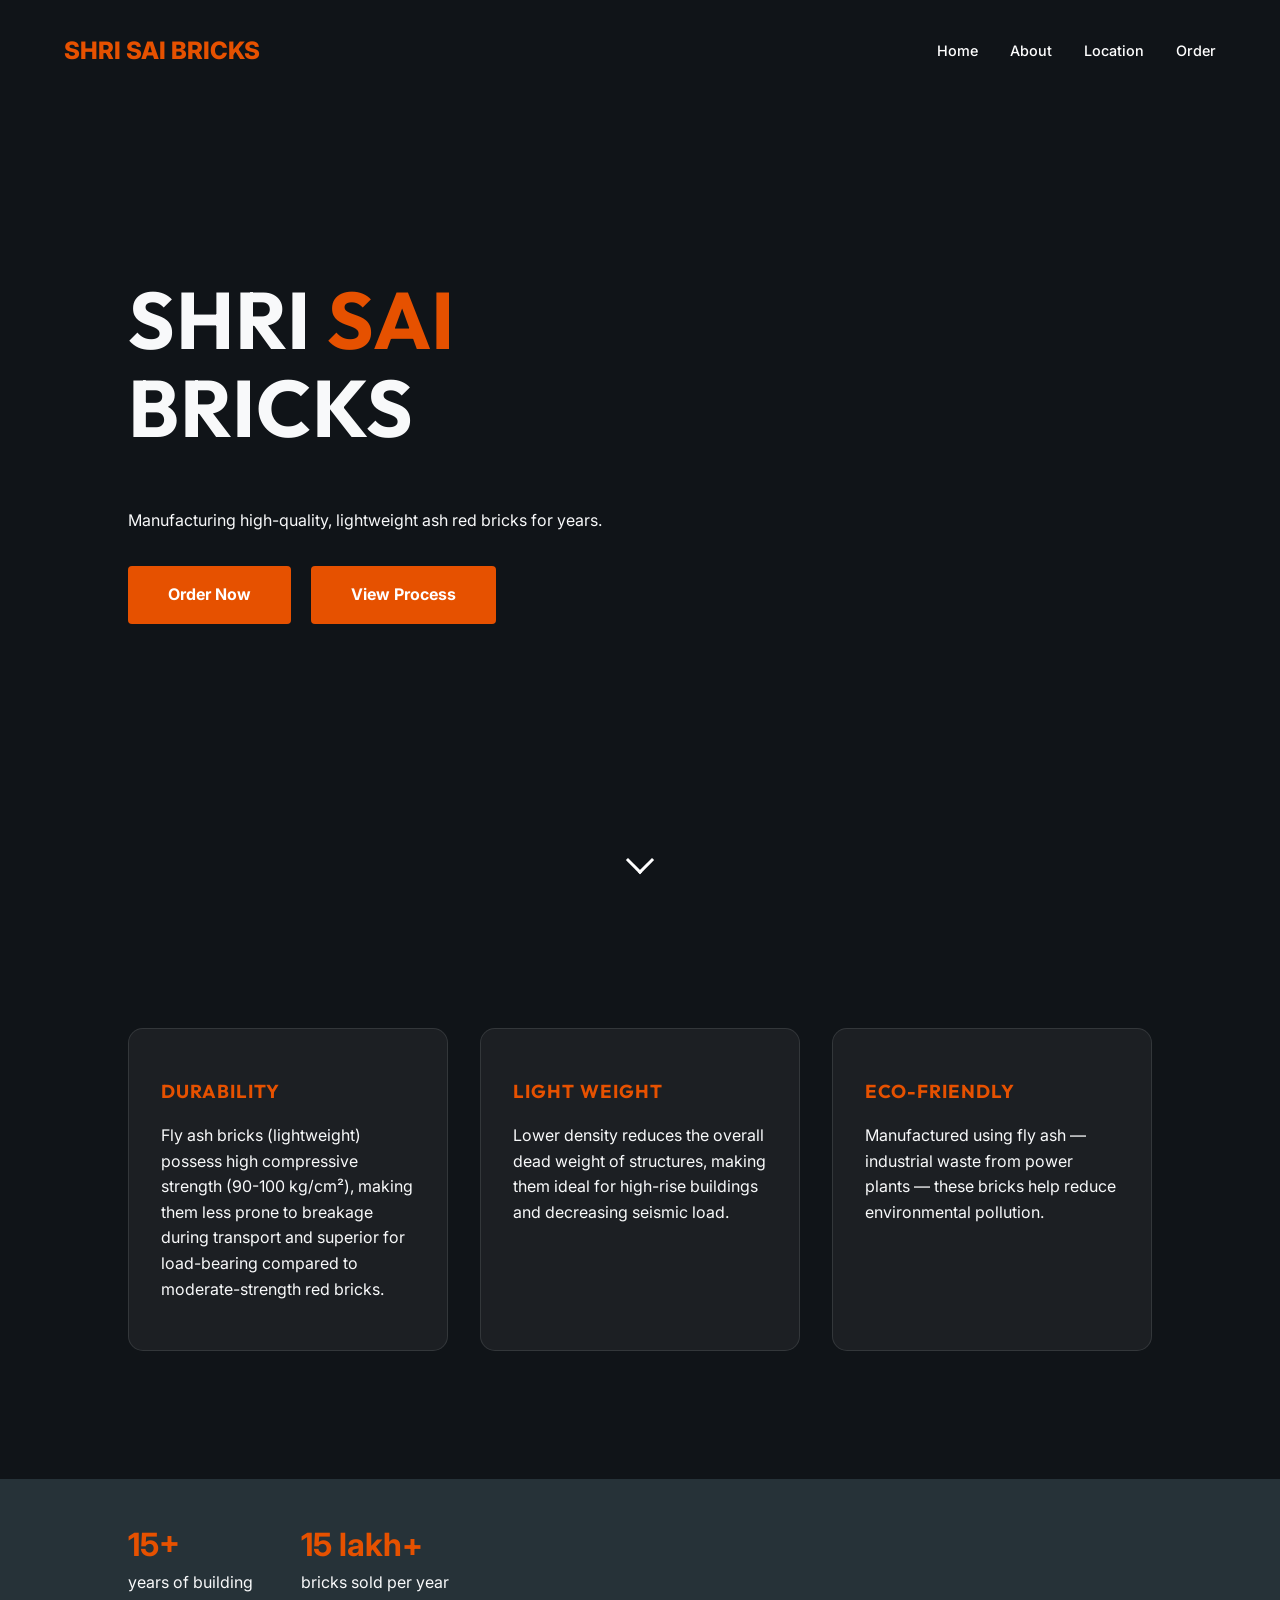
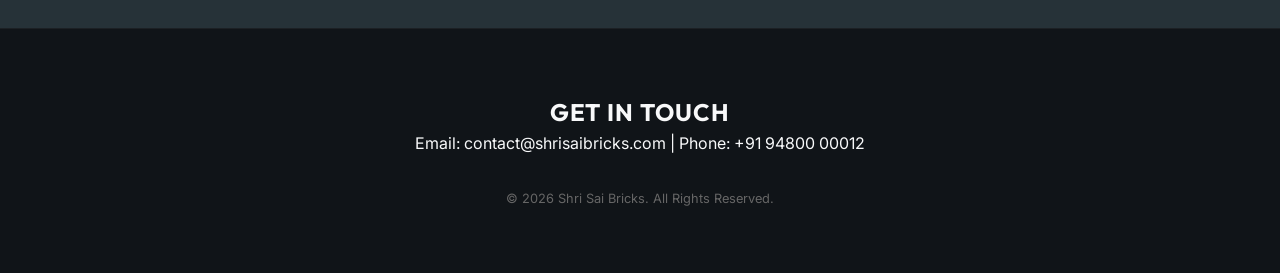
==== index.html @ 4ab5afd5 "Added home link and google map link" ====
<!DOCTYPE html>
<html lang="en">
<head>
    <meta charset="UTF-8">
    <meta name="viewport" content="width=device-width, initial-scale=1.0">
    <title>Shri Sai Bricks</title>
    <link rel="preconnect" href="https://fonts.googleapis.com">
    <link rel="preconnect" href="https://fonts.gstatic.com" crossorigin>
    <link href="https://fonts.googleapis.com/css2?family=Inter:wght@300;400;700&family=Outfit:wght@500;800&display=swap" rel="stylesheet">
    <link rel="stylesheet" href="index.css">
</head>
<body>

    <nav>
        <div class="logo"><a>SHRI SAI BRICKS</a></div>
        <ul class="nav-links">
            <li><a href="index.html">Home</a></li>
            <li><a href="about.html">About</a></li>
            <li><a href="location.html">Location</a></li>
            <li><a href="order.html">Order</a></li>
        </ul>
    </nav>

    <section class="hero" id="home">
        <h1>Shri <span>Sai</span><br>Bricks</h1>
        <p></p>Manufacturing high-quality, lightweight ash red bricks for years.</p>
        <div class="cta-buttons">
            <a href="order.html" class="cta-button">Order Now</a>
            <a href="about.html" class="cta-button">View Process</a>
        </div>
        
    </section>
    <div class="scroll-arrow">
        <span></span>
    </div>
    <section class="features">
        <div class="card">
            <h3>Durability</h3>
            <p>Fly ash bricks (lightweight) possess high compressive strength (90-100 kg/cm²), making them less prone to breakage during transport and superior for load-bearing compared to moderate-strength red bricks.</p>
        </div>
        <div class="card">
            <h3>Light Weight</h3>
            <p>Lower density reduces the overall dead weight of structures, making them ideal for high-rise buildings and decreasing seismic load.</p>
        </div>
        <div class="card">
            <h3>Eco-Friendly</h3>
            <p> Manufactured using fly ash — industrial waste from power plants — these bricks help reduce environmental pollution.</p>
        </div>
    </section>

    <section class="about" id="about">
        
            
            
            <div class="stats">
                <div class="stat-item">
                    <h4>15+</h4>
                    <p>years of building</p>
                </div>
                <div class="stat-item">
                    <h4>15 lakh+</h4>
                    <p>bricks sold per year</p>
                </div>
            </div>
        
    </section>

    <footer id="contact">
        <div class="contact-info">
            <h2>GET IN TOUCH</h2>
            <p>Email: contact@shrisaibricks.com | Phone: +91 94800 00012</p>
        </div>
        <p style="font-size: 0.8rem; color: #666;">&copy; 2026 Shri Sai Bricks. All Rights Reserved.</p>
    </footer>

</body>
</html>
---- index.css ----
:root {
    --primary: #e65100; /* Deep Terracotta */
    --secondary: #263238; /* Charcoal Slate */
    --accent: #ffb74d;
    --light: #f8f9fa;
    --dark: #101418;
    --glass: rgba(255, 255, 255, 0.05);
}

* {
    margin: 0;
    padding: 0;
    box-sizing: border-box;
}

body {
    font-family: 'Inter', sans-serif;
    background-color: var(--dark);
    color: var(--light);
    line-height: 1.6;
    overflow-x: hidden;
}

h1, h2, h3 {
    font-family: 'Outfit', sans-serif;
    text-transform: uppercase;
    letter-spacing: 1px;
}

/* --- Navigation --- */
nav {
    display: flex;
    justify-content: space-between;
    align-items: center;
    padding: 2rem 5%;
    position: absolute;
    width: 100%;
    z-index: 10;
}

.logo {
    font-size: 1.5rem;
    font-weight: 800;
    color: var(--primary);
}

.logo a {
    text-decoration-line: none;
}

.nav-links {
    display: flex;
    gap: 2rem;
    list-style: none;
}

.nav-links a {
    color: white;
    text-decoration: none;
    font-weight: 500;
    font-size: 0.9rem;
    transition: color 0.3s;
}

.nav-links a:hover {
    color: var(--primary);
}

/* --- Hero Section --- */
.hero {
    height: 100vh;
    display: flex;
    flex-direction: column;
    justify-content: center;
    align-items: flex-start;
    padding: 0 10%;
    background: linear-gradient(to right, rgba(16, 20, 24, 0.9), rgba(16, 20, 24, 0.4)),
                url('https://images.unsplash.com/photo-1589939705384-5185138a04b9?auto=format&fit=crop&q=80&w=2070'); /* Fallback pattern */
    background-size: cover;
    background-position: center;
}

.hero h1 {
    font-size: clamp(3rem, 8vw, 5rem);
    line-height: 1.1;
    margin-bottom: 1.5rem;
}

.hero h1 span {
    color: var(--primary);
}

.hero p {
    max-width: 600px;
    font-size: 1.1rem;
    margin-bottom: 2rem;
    color: #ccc;
}

.cta-button {
    padding: 1rem 2.5rem;
    background: var(--primary);
    color: white;
    text-decoration: none;
    font-weight: bold;
    border-radius: 4px;
    transition: transform 0.3s, background 0.3s;
}

.cta-button:hover {
    background: #ff6d00;
    transform: translateY(-3px);
}

.cta-buttons {
    display: flex;
    flex-direction: row;
    gap: 20px;
}

.scroll-arrow {
  display: flex;               /* Activates flexbox */
  justify-content: center;    /* Centers horizontally */
  align-items: center;        /* Centers vertically */
  
  /* Positioning it at the bottom of the screen */
  position: absolute;
  bottom: 30px;
  left: 0;
  right: 0;
  width: 100%;
}

.scroll-arrow span {
  width: 20px;
  height: 20px;
  border-right: 3px solid #fff;
  border-bottom: 3px solid #fff;
  transform: rotate(45deg);
  animation: bounce 2s infinite;
}

@keyframes bounce {
  0%, 20%, 50%, 80%, 100% { transform: translateY(0) rotate(45deg); }
  40% { transform: translateY(-10px) rotate(45deg); }
  60% { transform: translateY(-5px) rotate(45deg); }
}
/* --- Features Section --- */
.features {
    padding: 8rem 10%;
    display: grid;
    grid-template-columns: repeat(auto-fit, minmax(250px, 1fr));
    gap: 2rem;
    background: var(--dark);
}

.card {
    background: var(--glass);
    padding: 3rem 2rem;
    border-radius: 15px;
    border: 1px solid rgba(255, 255, 255, 0.1);
    transition: 0.4s ease;
}

.card:hover {
    border-color: var(--primary);
    background: rgba(255, 255, 255, 0.08);
    transform: translateY(-10px);
}

.card h3 {
    margin-bottom: 1rem;
    color: var(--primary);
}

/* --- About Section --- */
.about {
    padding: 2rem 10%;
    padding-top: 0.5rem;
    background: var(--secondary);
    display: flex;
    align-items: center;
    gap: 0rem;
    flex-wrap: wrap;
}

.about-text {
    flex: 1;
    min-width: 300px;
}

.about-text h2 {
    font-size: 2.5rem;
    margin-bottom: 1.5rem;
}

.stats {
    display: flex;
    gap: 3rem;
    margin-top: 2rem;
}

.stat-item h4 {
    font-size: 2rem;
    color: var(--primary);
}

/* --- Contact Footer --- */
footer {
    padding: 4rem 10%;
    text-align: center;
    border-top: 1px solid var(--glass);
}

.contact-info {
    margin-bottom: 2rem;
}

@media (max-width: 768px) {
    .nav-links { display: none; }
    .hero { text-align: center; align-items: center; }
}
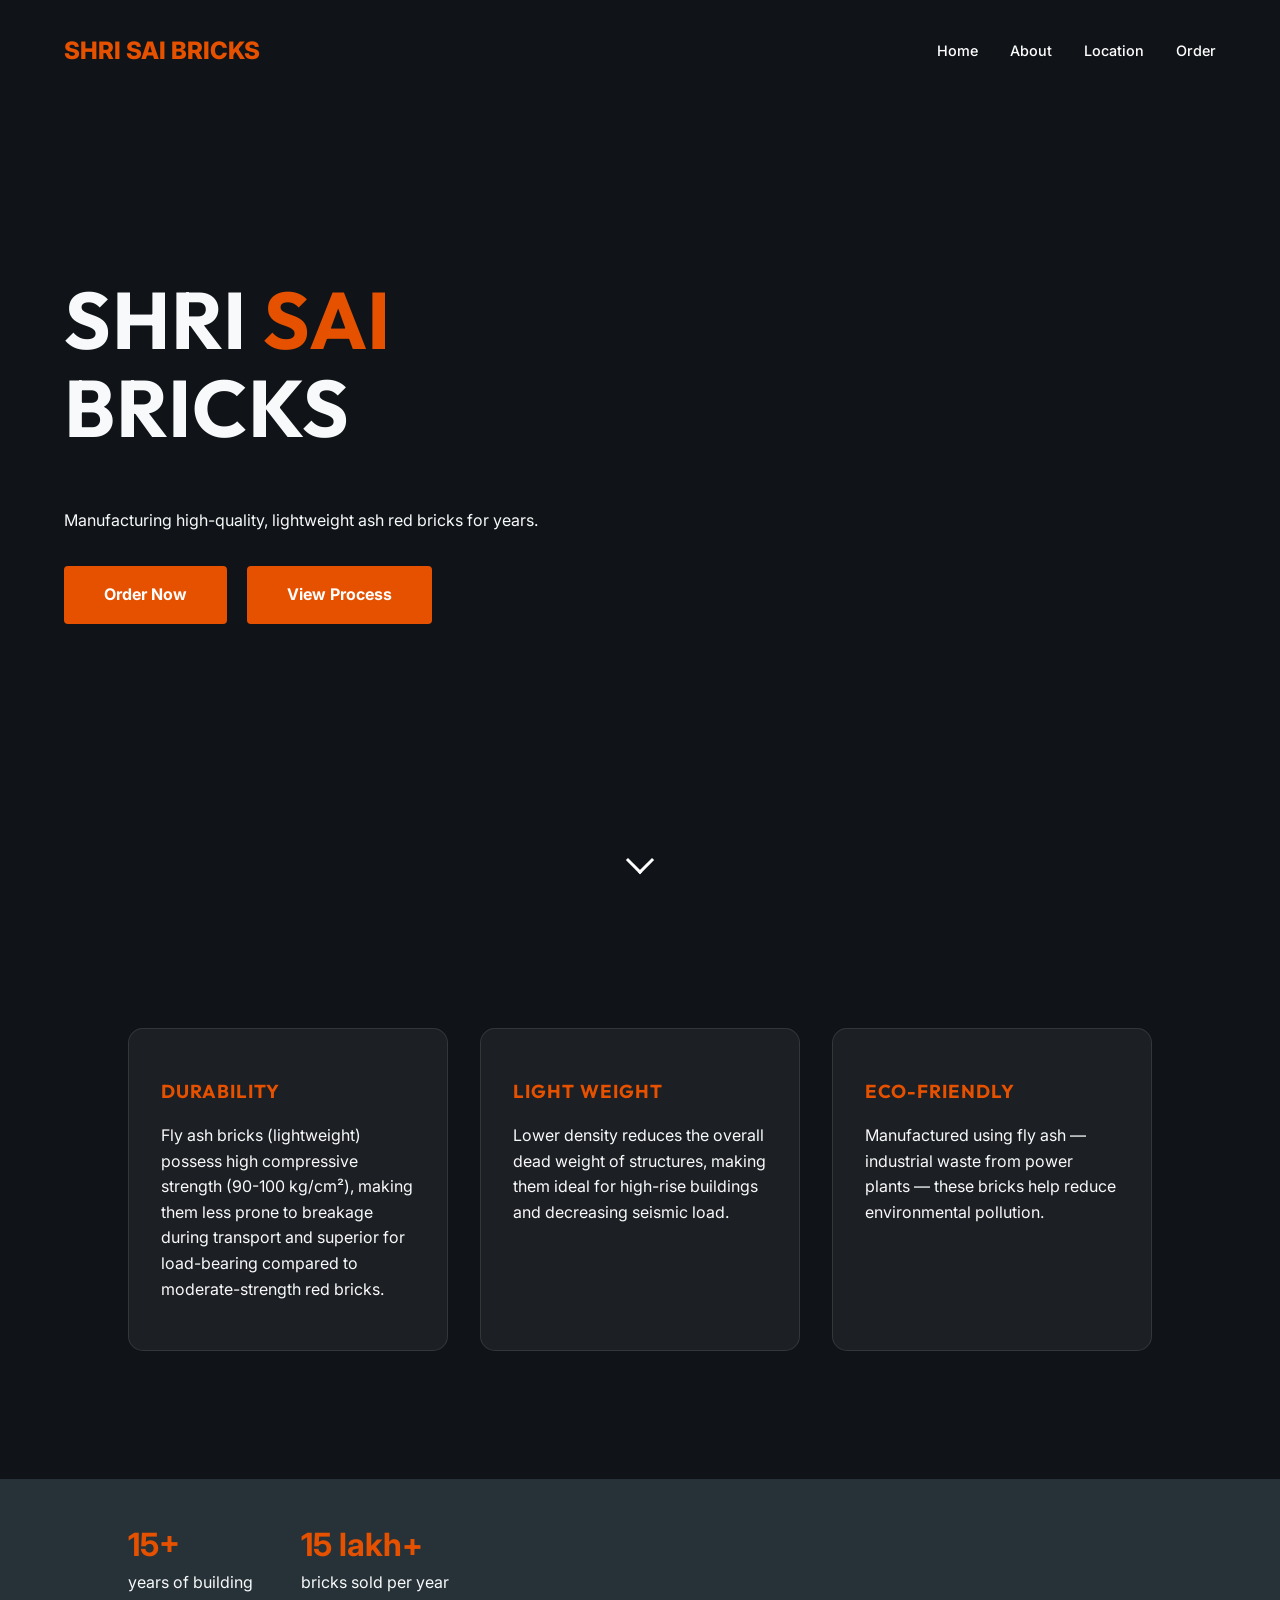
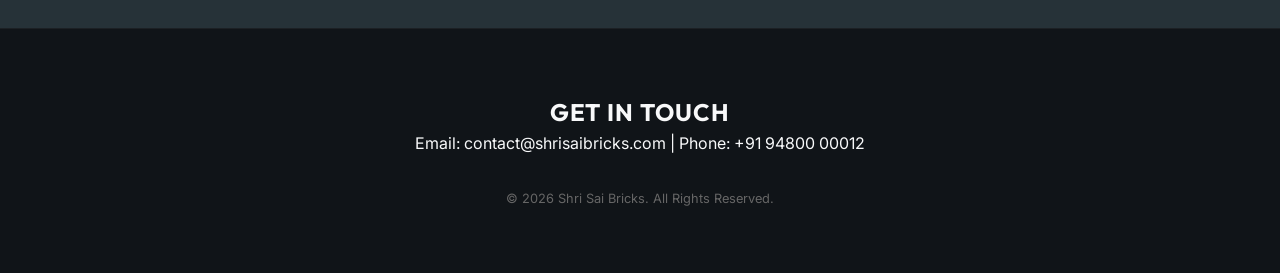
==== commit a50127fa: "Home page mobile" ====
--- a/index.html
+++ b/index.html
@@ -13,6 +13,12 @@
 
     <nav>
         <div class="logo"><a>SHRI SAI BRICKS</a></div>
+        <input type="checkbox" id="menu-toggle">
+        <label for="menu-toggle" class="menu-btn">
+            <span></span>
+            <span></span>
+            <span></span>
+        </label>
         <ul class="nav-links">
             <li><a href="index.html">Home</a></li>
             <li><a href="about.html">About</a></li>
--- a/index.css
+++ b/index.css
@@ -220,3 +220,101 @@
     .nav-links { display: none; }
     .hero { text-align: center; align-items: center; }
 }
+
+/* --- Navigation Updates --- */
+.menu-btn {
+    display: none; /* Hidden on desktop */
+    flex-direction: column;
+    gap: 5px;
+    cursor: pointer;
+    z-index: 20;
+}
+
+.menu-btn span {
+    width: 25px;
+    height: 3px;
+    background: var(--light);
+    transition: 0.3s;
+}
+
+#menu-toggle {
+    display: none; /* Hide the checkbox */
+}
+
+/* --- Hero & Section Refinements --- */
+.hero {
+    padding: 0 5%; /* More breathing room on mobile */
+}
+
+.cta-buttons {
+    flex-wrap: wrap; /* Stack buttons if they get too tight */
+}
+
+/* --- Mobile Specific Styles --- */
+@media (max-width: 768px) {
+    /* Hamburger Menu Logic */
+    .menu-btn {
+        display: flex;
+    }
+
+    .nav-links {
+        display: flex;
+        flex-direction: column;
+        justify-content: center;
+        align-items: center;
+        position: fixed;
+        top: 0;
+        right: -100%; /* Off-screen */
+        width: 100%;
+        height: 100vh;
+        background: var(--dark);
+        transition: 0.4s ease-in-out;
+        z-index: 15;
+    }
+
+    /* Shows menu when checkbox is checked */
+    #menu-toggle:checked ~ .nav-links {
+        right: 0;
+    }
+
+    /* Hamburger to 'X' animation */
+    #menu-toggle:checked ~ .menu-btn span:nth-child(1) {
+        transform: translateY(8px) rotate(45deg);
+    }
+    #menu-toggle:checked ~ .menu-btn span:nth-child(2) {
+        opacity: 0;
+    }
+    #menu-toggle:checked ~ .menu-btn span:nth-child(3) {
+        transform: translateY(-8px) rotate(-45deg);
+    }
+
+    /* Layout Adjustments */
+    .hero {
+        text-align: center;
+        align-items: center;
+    }
+
+    .hero h1 {
+        font-size: 2.5rem; /* Better scaling for small screens */
+    }
+
+    .cta-buttons {
+        justify-content: center;
+    }
+
+    .stats {
+        flex-direction: column; /* Stack stats vertically */
+        gap: 1.5rem;
+        align-items: center;
+    }
+
+    .about {
+        text-align: center;
+        padding-top: 4rem;
+        padding-bottom: 4rem;
+    }
+
+    .features {
+        padding: 4rem 5%;
+    }
+}
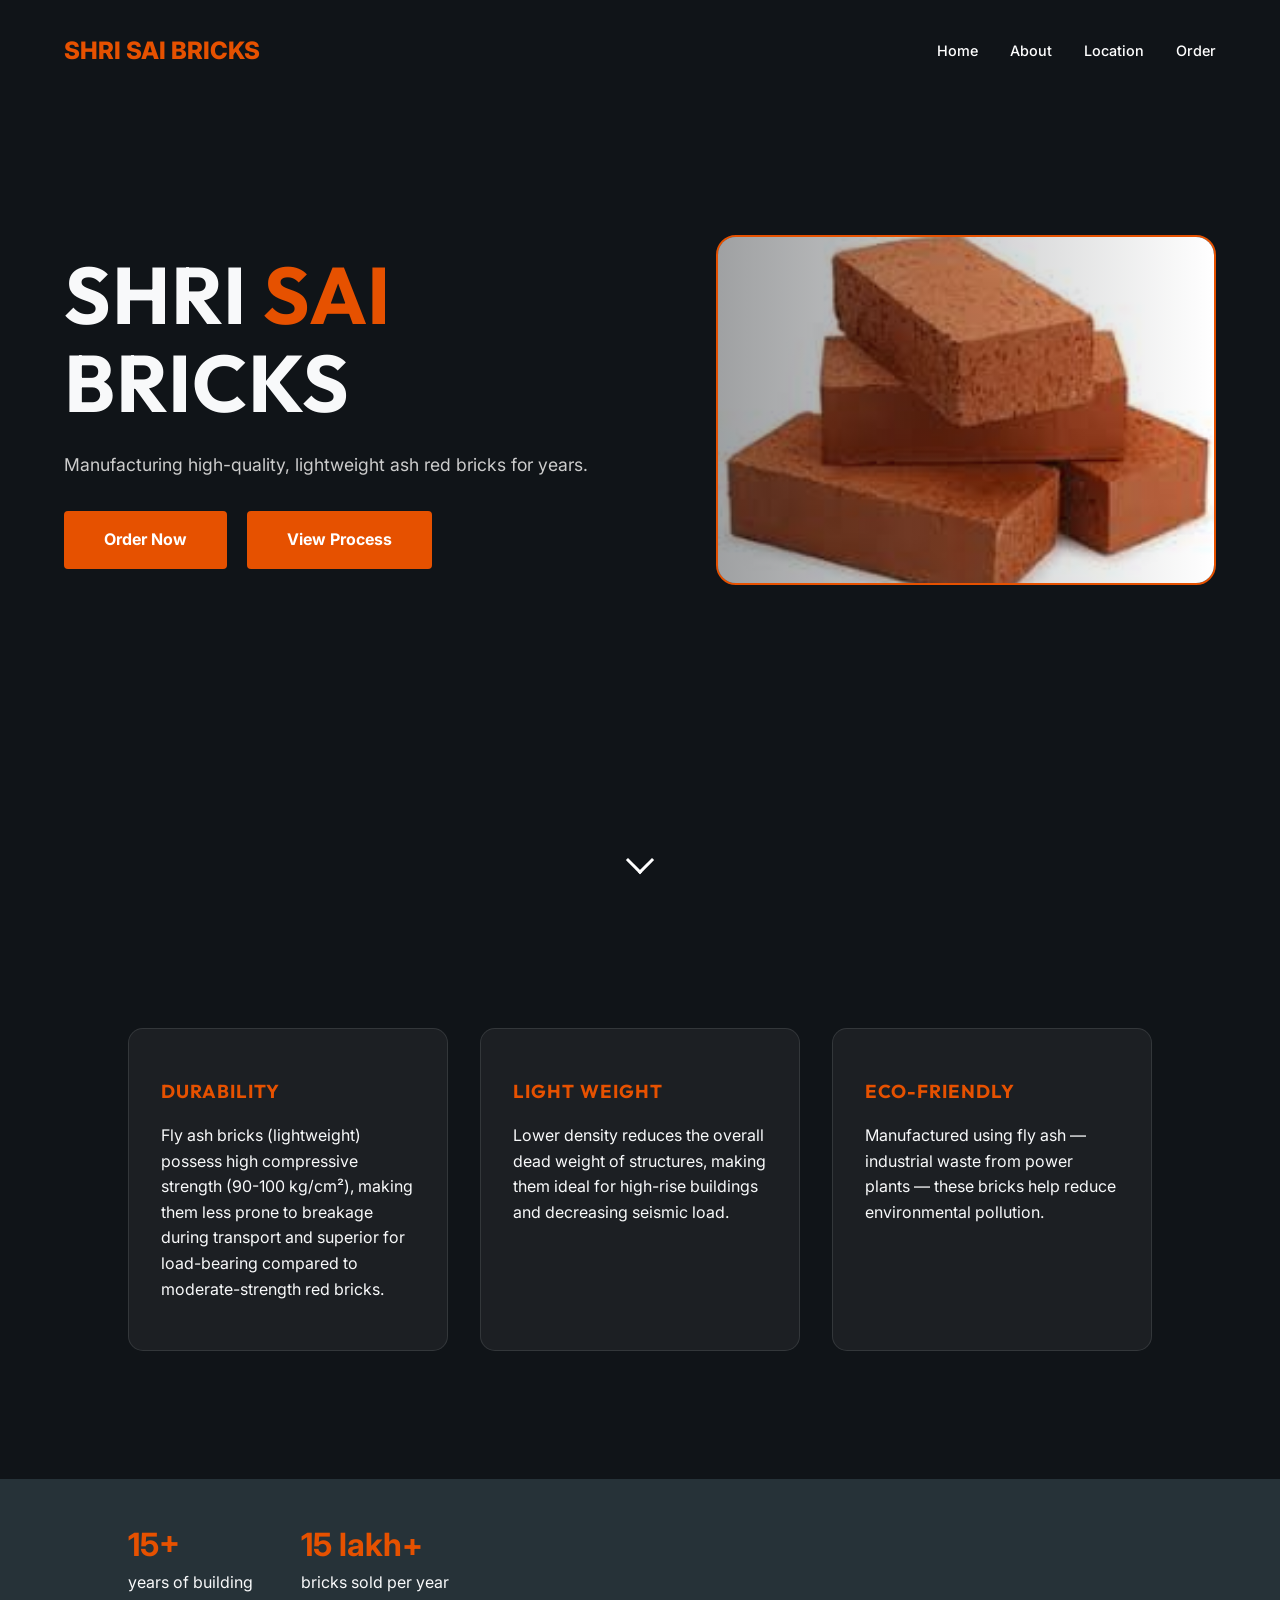
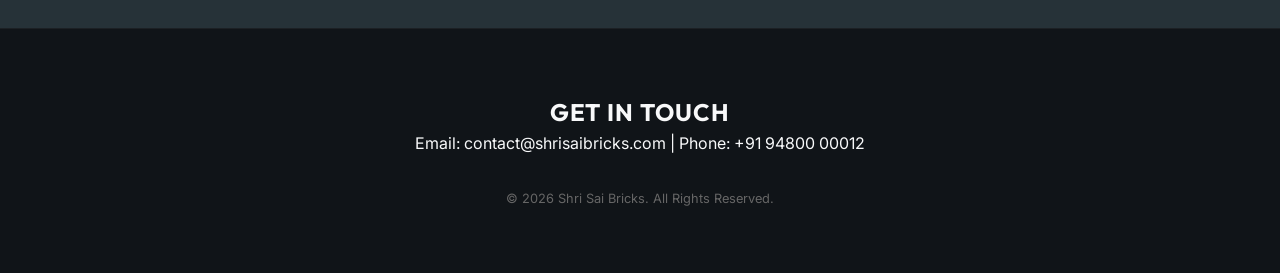
==== commit 044ddd7a: "add image carousel" ====
--- a/index.html
+++ b/index.html
@@ -28,14 +28,22 @@
     </nav>
 
     <section class="hero" id="home">
-        <h1>Shri <span>Sai</span><br>Bricks</h1>
-        <p></p>Manufacturing high-quality, lightweight ash red bricks for years.</p>
-        <div class="cta-buttons">
-            <a href="order.html" class="cta-button">Order Now</a>
-            <a href="about.html" class="cta-button">View Process</a>
+        <div class="hero-container">
+            <div class="hero-content">
+                <h1>Shri <span>Sai</span><br>Bricks</h1>
+                <p>Manufacturing high-quality, lightweight ash red bricks for years.</p>
+                <div class="cta-buttons">
+                    <a href="order.html" class="cta-button">Order Now</a>
+                    <a href="about.html" class="cta-button">View Process</a>
+                </div>
+            </div>
+
+            <div class="carousel-container">
+                <div class="carousel-track"></div>
+            </div>
         </div>
-        
     </section>
+
     <div class="scroll-arrow">
         <span></span>
     </div>
@@ -78,6 +86,6 @@
         </div>
         <p style="font-size: 0.8rem; color: #666;">&copy; 2026 Shri Sai Bricks. All Rights Reserved.</p>
     </footer>
-
+    <script src="script.js"></script>
 </body>
 </html>
--- a/index.css
+++ b/index.css
@@ -122,7 +122,7 @@
   display: flex;               /* Activates flexbox */
   justify-content: center;    /* Centers horizontally */
   align-items: center;        /* Centers vertically */
-  
+  z-index: 5;
   /* Positioning it at the bottom of the screen */
   position: absolute;
   bottom: 30px;
@@ -216,10 +216,7 @@
     margin-bottom: 2rem;
 }
 
-@media (max-width: 768px) {
-    .nav-links { display: none; }
-    .hero { text-align: center; align-items: center; }
-}
+
 
 /* --- Navigation Updates --- */
 .menu-btn {
@@ -248,6 +245,89 @@
 
 .cta-buttons {
     flex-wrap: wrap; /* Stack buttons if they get too tight */
+}
+
+/* --- Hero Layout Adjustment --- */
+.hero-container {
+    display: flex;
+    align-items: center;
+    justify-content: space-between;
+    width: 100%;
+    gap: 4rem;
+    position: relative;
+    padding-bottom: 80px;
+}
+
+.hero-content {
+    flex: 1;
+}
+
+
+.carousel-container {
+    flex: 1;
+    width: 100%;
+    max-width: 500px;
+    height: 350px; 
+    overflow: hidden;
+    border-radius: 20px;
+    border: 2px solid var(--primary);
+    position: relative;
+    
+    display: flex; 
+}
+
+.carousel-track {
+    display: flex;
+    width: 100%; 
+    height: 350px; 
+    transition: transform 0.8s ease-in-out;
+    align-items: stretch; 
+}
+
+.carousel-track img {
+    flex: 0 0 100%; 
+    width: 100%;
+    height: 100% !important;
+    min-height: 100%;
+    object-fit: cover !important; 
+    display: block;
+}
+
+
+.carousel-container::after {
+    content: '';
+    position: absolute;
+    top: 0;
+    left: 0;
+    width: 100%;
+    height: 100%;
+    background: linear-gradient(to right, rgba(16, 20, 24, 0.4), transparent);
+    pointer-events: none;
+}
+
+/* --- Responsive Fixes --- */
+@media (max-width: 992px) {
+    .hero-container {
+        flex-direction: column;
+        text-align: center;
+        margin-top: 80px;
+        gap: 0.5rem;
+    }
+    
+    .carousel-container {
+        width: 100%;
+        max-width: 320px;
+        height: 300px; 
+    }
+    
+    .carousel-track {
+        height: 100%; 
+    }
+    .hero-content {
+        display: flex;
+        flex-direction: column;
+        align-items: center;
+    }
 }
 
 /* --- Mobile Specific Styles --- */
@@ -292,10 +372,30 @@
     .hero {
         text-align: center;
         align-items: center;
-    }
+        height: auto;
+        min-height: 100vh;
+        padding-top: 60px;
+        padding-bottom: 100px;
+        display: flex;
+        flex-direction: column;
+        justify-content: flex-start;
+    }
+
+    .hero-container {
+        gap: 2rem; 
+    }
+
+    .carousel-container, 
+    .carousel-track {
+        height: 250px; 
+    }
+    .scroll-arrow {
+        bottom: 40px;
+    }
+    
 
     .hero h1 {
-        font-size: 2.5rem; /* Better scaling for small screens */
+        font-size: 2.5rem;
     }
 
     .cta-buttons {
@@ -303,9 +403,10 @@
     }
 
     .stats {
-        flex-direction: column; /* Stack stats vertically */
+        flex-direction: column; 
         gap: 1.5rem;
         align-items: center;
+        text-align: center;
     }
 
     .about {
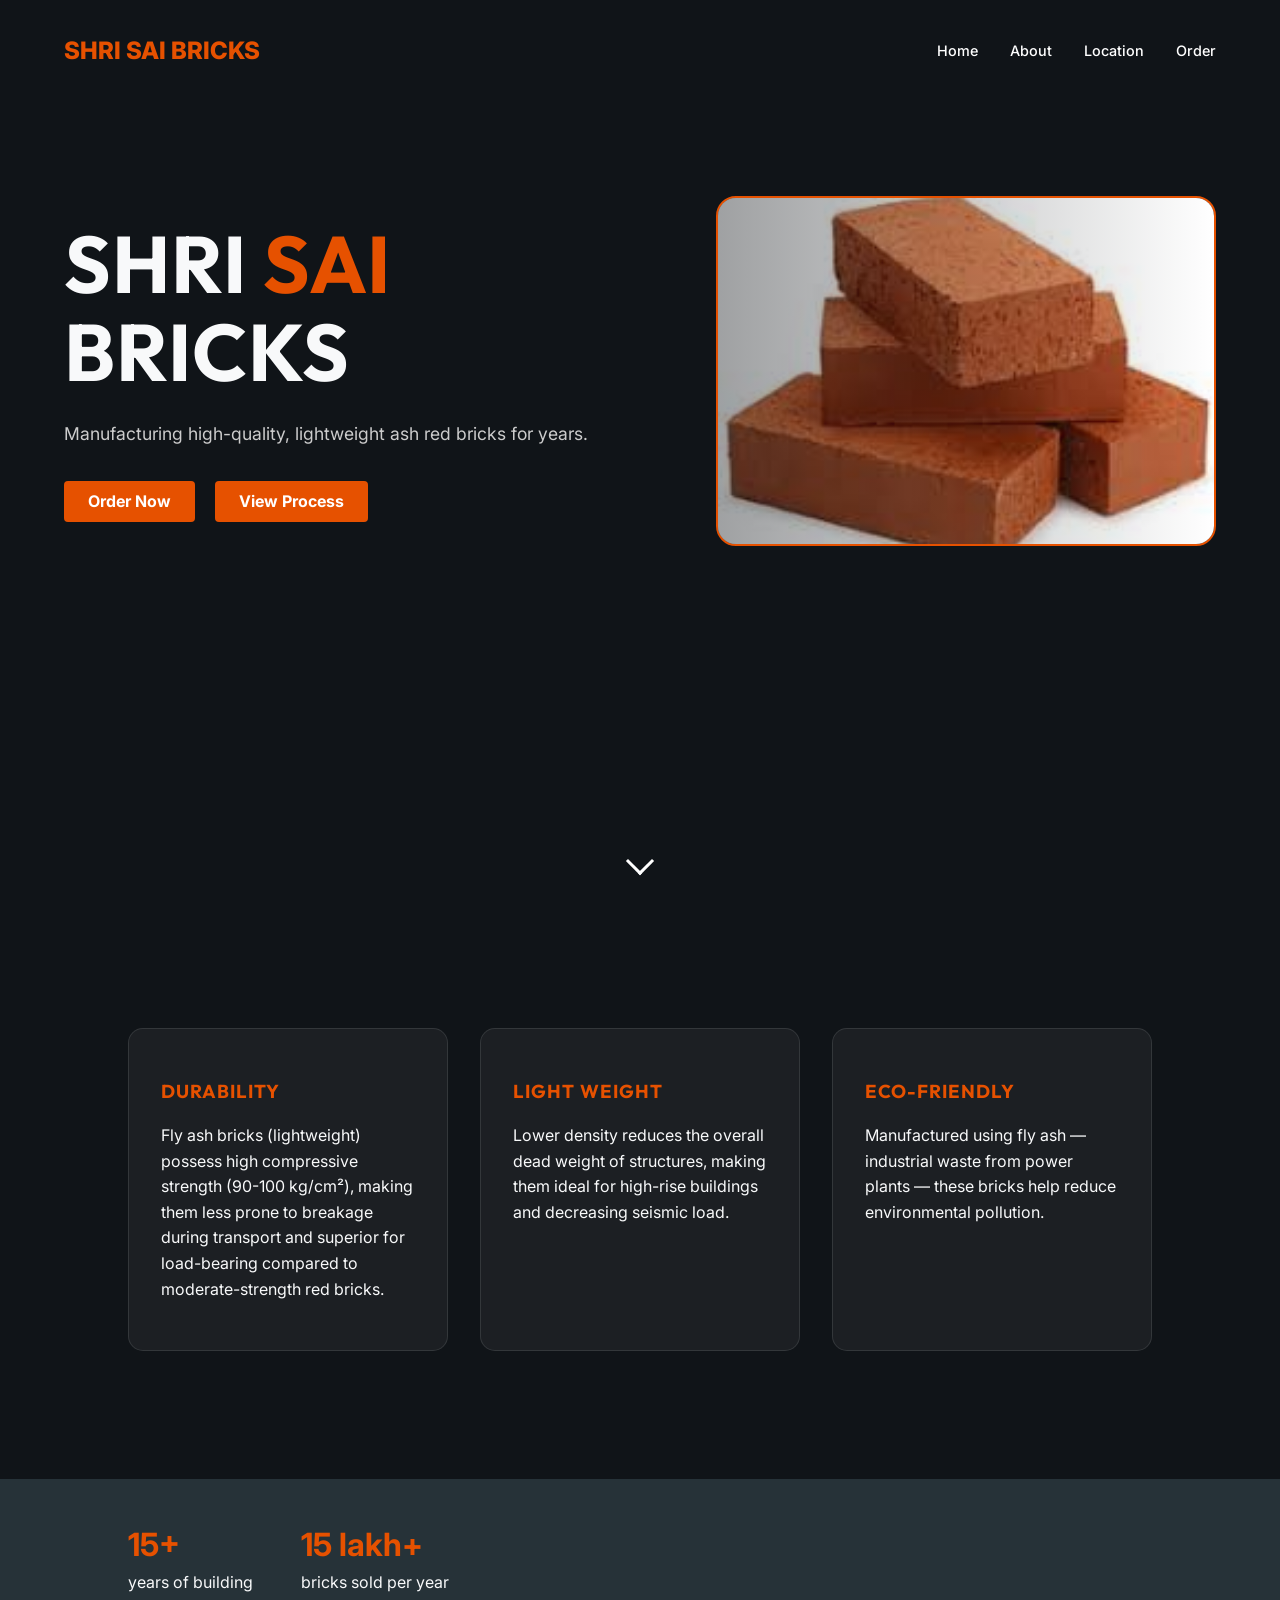
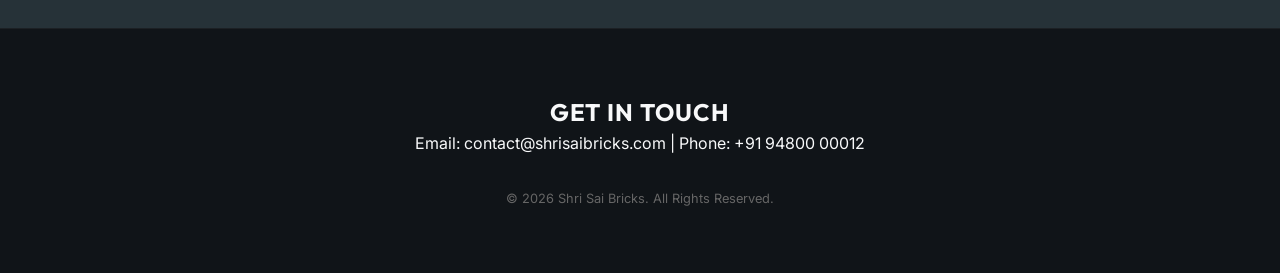
==== commit f3fa0326: "fix scroll arrow" ====
--- a/index.html
+++ b/index.html
@@ -29,7 +29,7 @@
 
     <section class="hero" id="home">
         <div class="hero-container">
-            <div class="hero-content">
+            <div class="hero-text">
                 <h1>Shri <span>Sai</span><br>Bricks</h1>
                 <p>Manufacturing high-quality, lightweight ash red bricks for years.</p>
                 <div class="cta-buttons">
@@ -39,14 +39,17 @@
             </div>
 
             <div class="carousel-container">
-                <div class="carousel-track"></div>
+                <div class="carousel-track">
+                    </div>
             </div>
+        </div>
+
+        <div class="scroll-arrow">
+            <span></span>
         </div>
     </section>
 
-    <div class="scroll-arrow">
-        <span></span>
-    </div>
+    
     <section class="features">
         <div class="card">
             <h3>Durability</h3>
--- a/index.css
+++ b/index.css
@@ -98,7 +98,7 @@
 }
 
 .cta-button {
-    padding: 1rem 2.5rem;
+    padding: 0.5rem 1.5rem;
     background: var(--primary);
     color: white;
     text-decoration: none;
@@ -119,16 +119,14 @@
 }
 
 .scroll-arrow {
-  display: flex;               /* Activates flexbox */
-  justify-content: center;    /* Centers horizontally */
-  align-items: center;        /* Centers vertically */
-  z-index: 5;
-  /* Positioning it at the bottom of the screen */
-  position: absolute;
-  bottom: 30px;
-  left: 0;
-  right: 0;
-  width: 100%;
+    display: flex;
+    justify-content: center;
+    align-items: center;
+    z-index: 5;
+    position: relative; 
+    width: 100%;
+    height: 50px;
+    margin: 1rem 0;
 }
 
 .scroll-arrow span {
@@ -256,7 +254,15 @@
     gap: 4rem;
     position: relative;
     padding-bottom: 80px;
-}
+    height: 100%;
+}
+
+
+.hero-text {
+    flex: 1;
+}
+
+
 
 .hero-content {
     flex: 1;
@@ -379,20 +385,26 @@
         display: flex;
         flex-direction: column;
         justify-content: flex-start;
+        overflow-y: auto;
     }
 
     .hero-container {
-        gap: 2rem; 
+        gap: 1rem; 
+        flex-direction: column;
+        justify-content: flex-start;
+        padding-top: 0vh;
+    }
+
+    .scroll-arrow {
+        bottom: 20px;
+        position: absolute;
     }
 
     .carousel-container, 
     .carousel-track {
         height: 250px; 
     }
-    .scroll-arrow {
-        bottom: 40px;
-    }
-    
+   
 
     .hero h1 {
         font-size: 2.5rem;
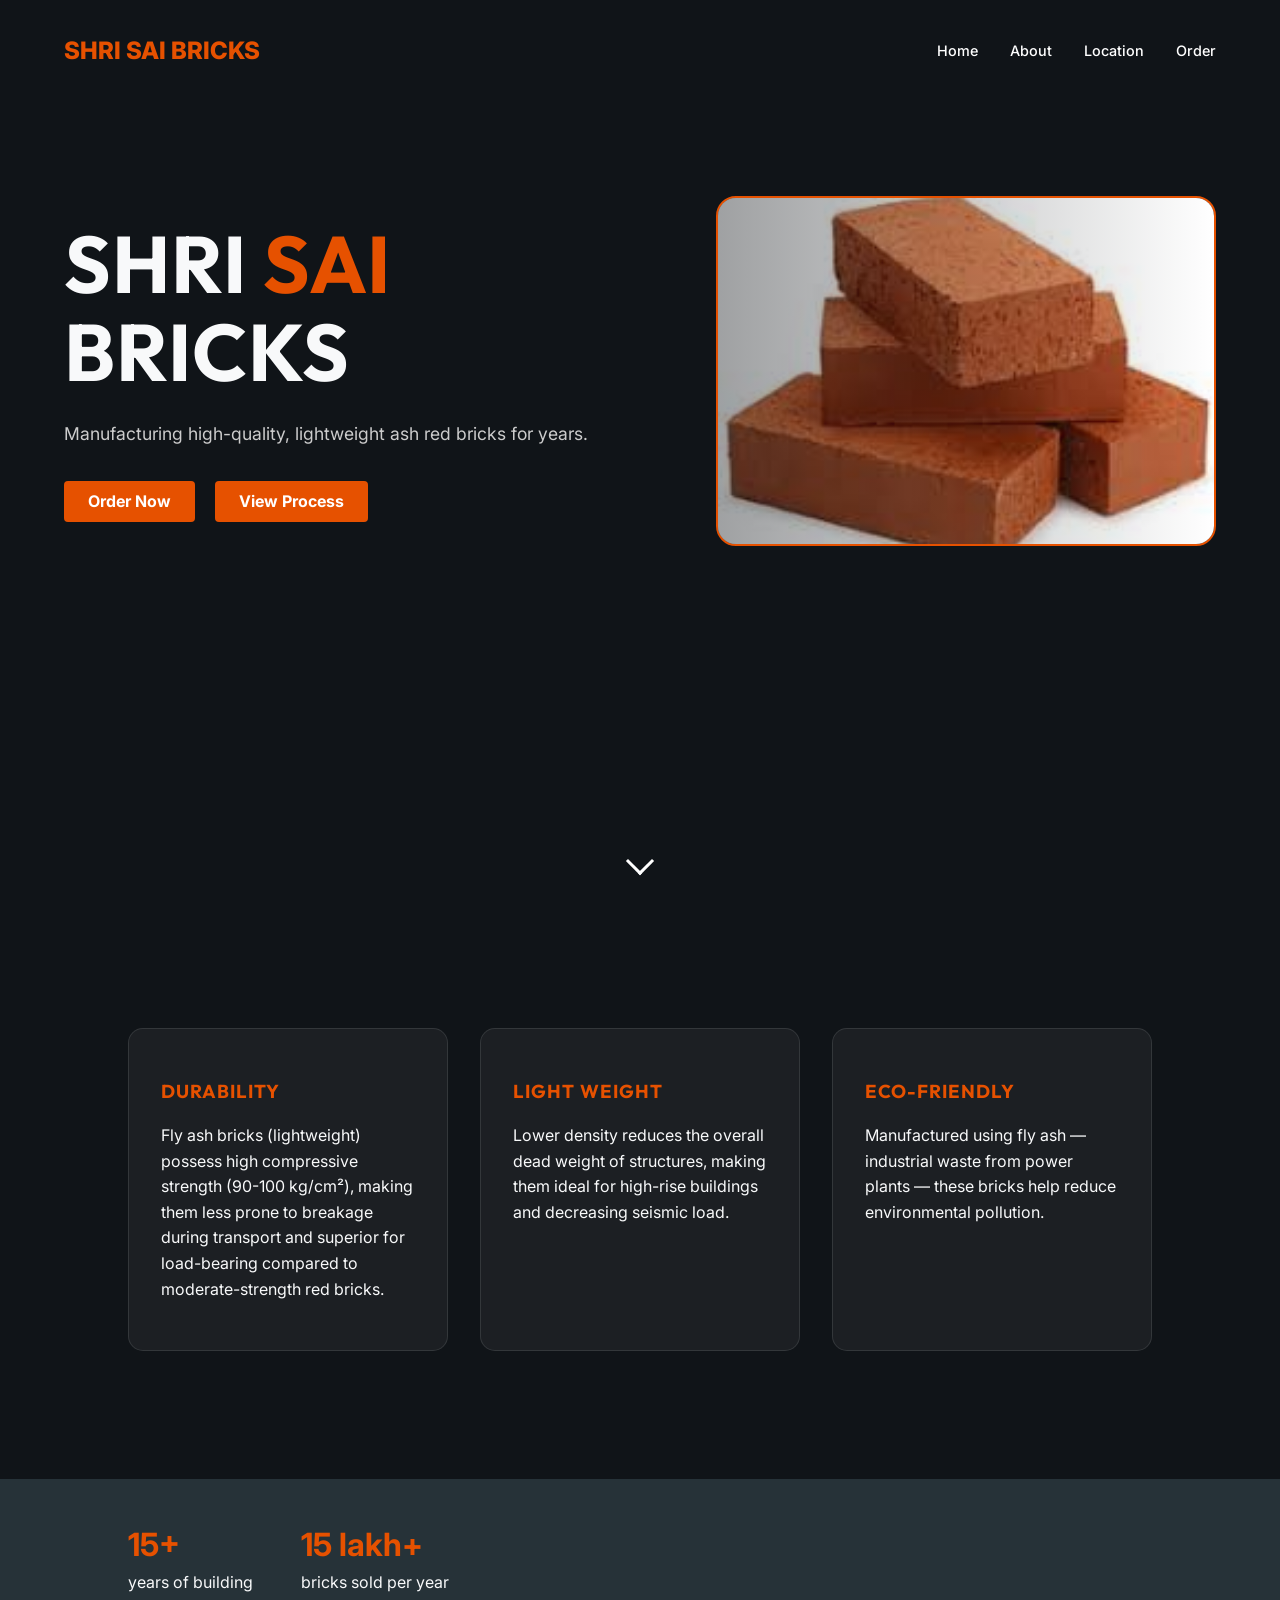
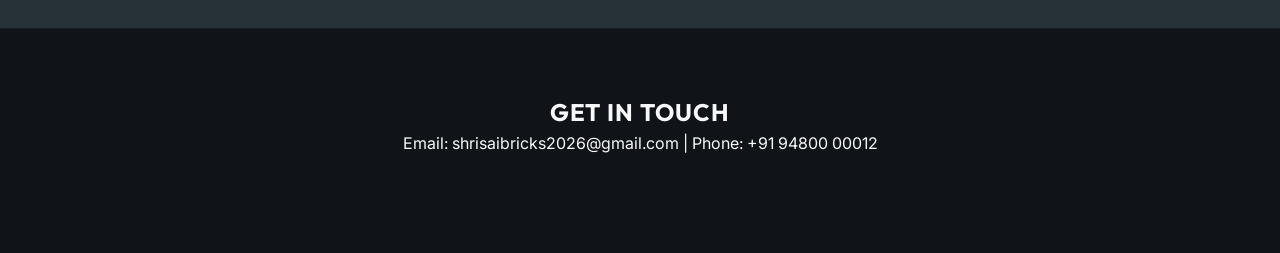
==== commit d1607066: "change email" ====
--- a/index.html
+++ b/index.html
@@ -85,9 +85,9 @@
     <footer id="contact">
         <div class="contact-info">
             <h2>GET IN TOUCH</h2>
-            <p>Email: contact@shrisaibricks.com | Phone: +91 94800 00012</p>
+            <p>Email: shrisaibricks2026@gmail.com | Phone: +91 94800 00012</p>
         </div>
-        <p style="font-size: 0.8rem; color: #666;">&copy; 2026 Shri Sai Bricks. All Rights Reserved.</p>
+        
     </footer>
     <script src="script.js"></script>
 </body>
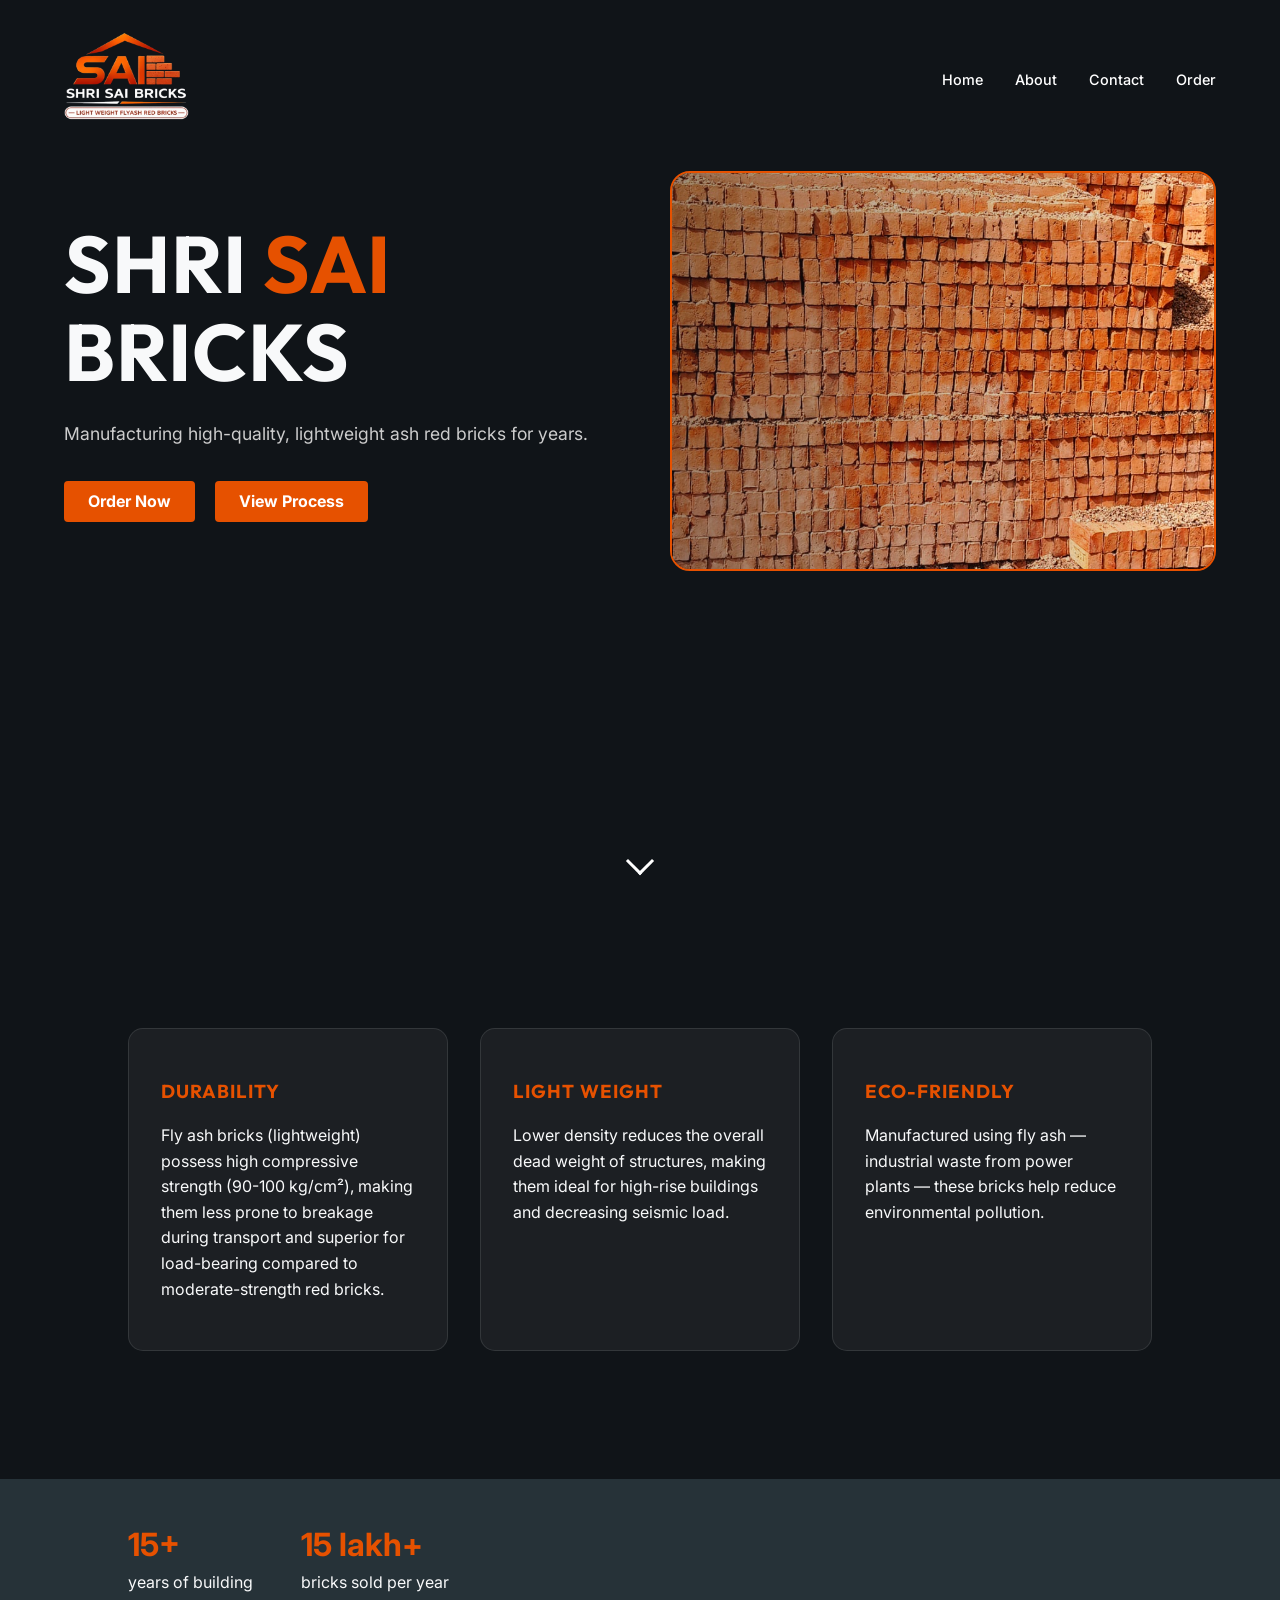
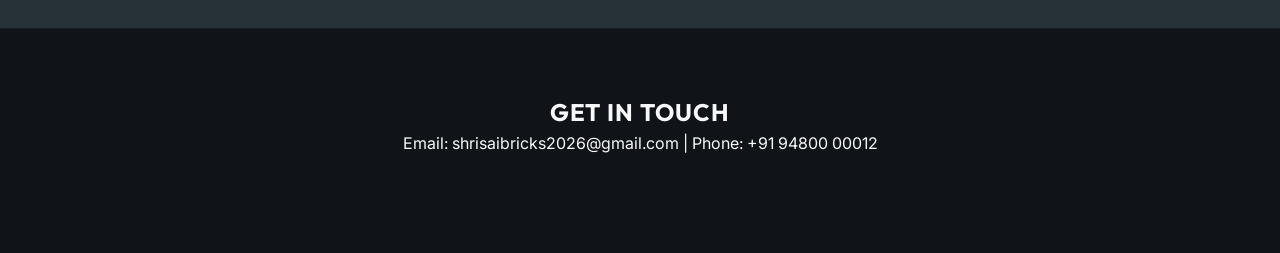
==== commit ce4eb053: "change size of photos, add contact details" ====
--- a/index.html
+++ b/index.html
@@ -12,7 +12,7 @@
 <body>
 
     <nav>
-        <div class="logo"><a>SHRI SAI BRICKS</a></div>
+        <div class="logo"><a href="index.html"><img src="./logo.png" class="logo-img"/></a></div>
         <input type="checkbox" id="menu-toggle">
         <label for="menu-toggle" class="menu-btn">
             <span></span>
@@ -22,7 +22,7 @@
         <ul class="nav-links">
             <li><a href="index.html">Home</a></li>
             <li><a href="about.html">About</a></li>
-            <li><a href="location.html">Location</a></li>
+            <li><a href="contact.html">Contact</a></li>
             <li><a href="order.html">Order</a></li>
         </ul>
     </nav>
--- a/index.css
+++ b/index.css
@@ -38,14 +38,11 @@
     z-index: 10;
 }
 
-.logo {
-    font-size: 1.5rem;
-    font-weight: 800;
-    color: var(--primary);
-}
-
-.logo a {
-    text-decoration-line: none;
+
+
+.logo-img {
+    height: auto;
+    width: 125px;
 }
 
 .nav-links {
@@ -208,6 +205,7 @@
     padding: 4rem 10%;
     text-align: center;
     border-top: 1px solid var(--glass);
+    
 }
 
 .contact-info {
@@ -271,21 +269,20 @@
 
 .carousel-container {
     flex: 1;
-    width: 100%;
-    max-width: 500px;
-    height: 350px; 
+    width: 2000px;
+    max-width: 2000px;
+    height: 400px; 
     overflow: hidden;
     border-radius: 20px;
     border: 2px solid var(--primary);
     position: relative;
-    
     display: flex; 
 }
 
 .carousel-track {
     display: flex;
     width: 100%; 
-    height: 350px; 
+    height: 400px; 
     transition: transform 0.8s ease-in-out;
     align-items: stretch; 
 }
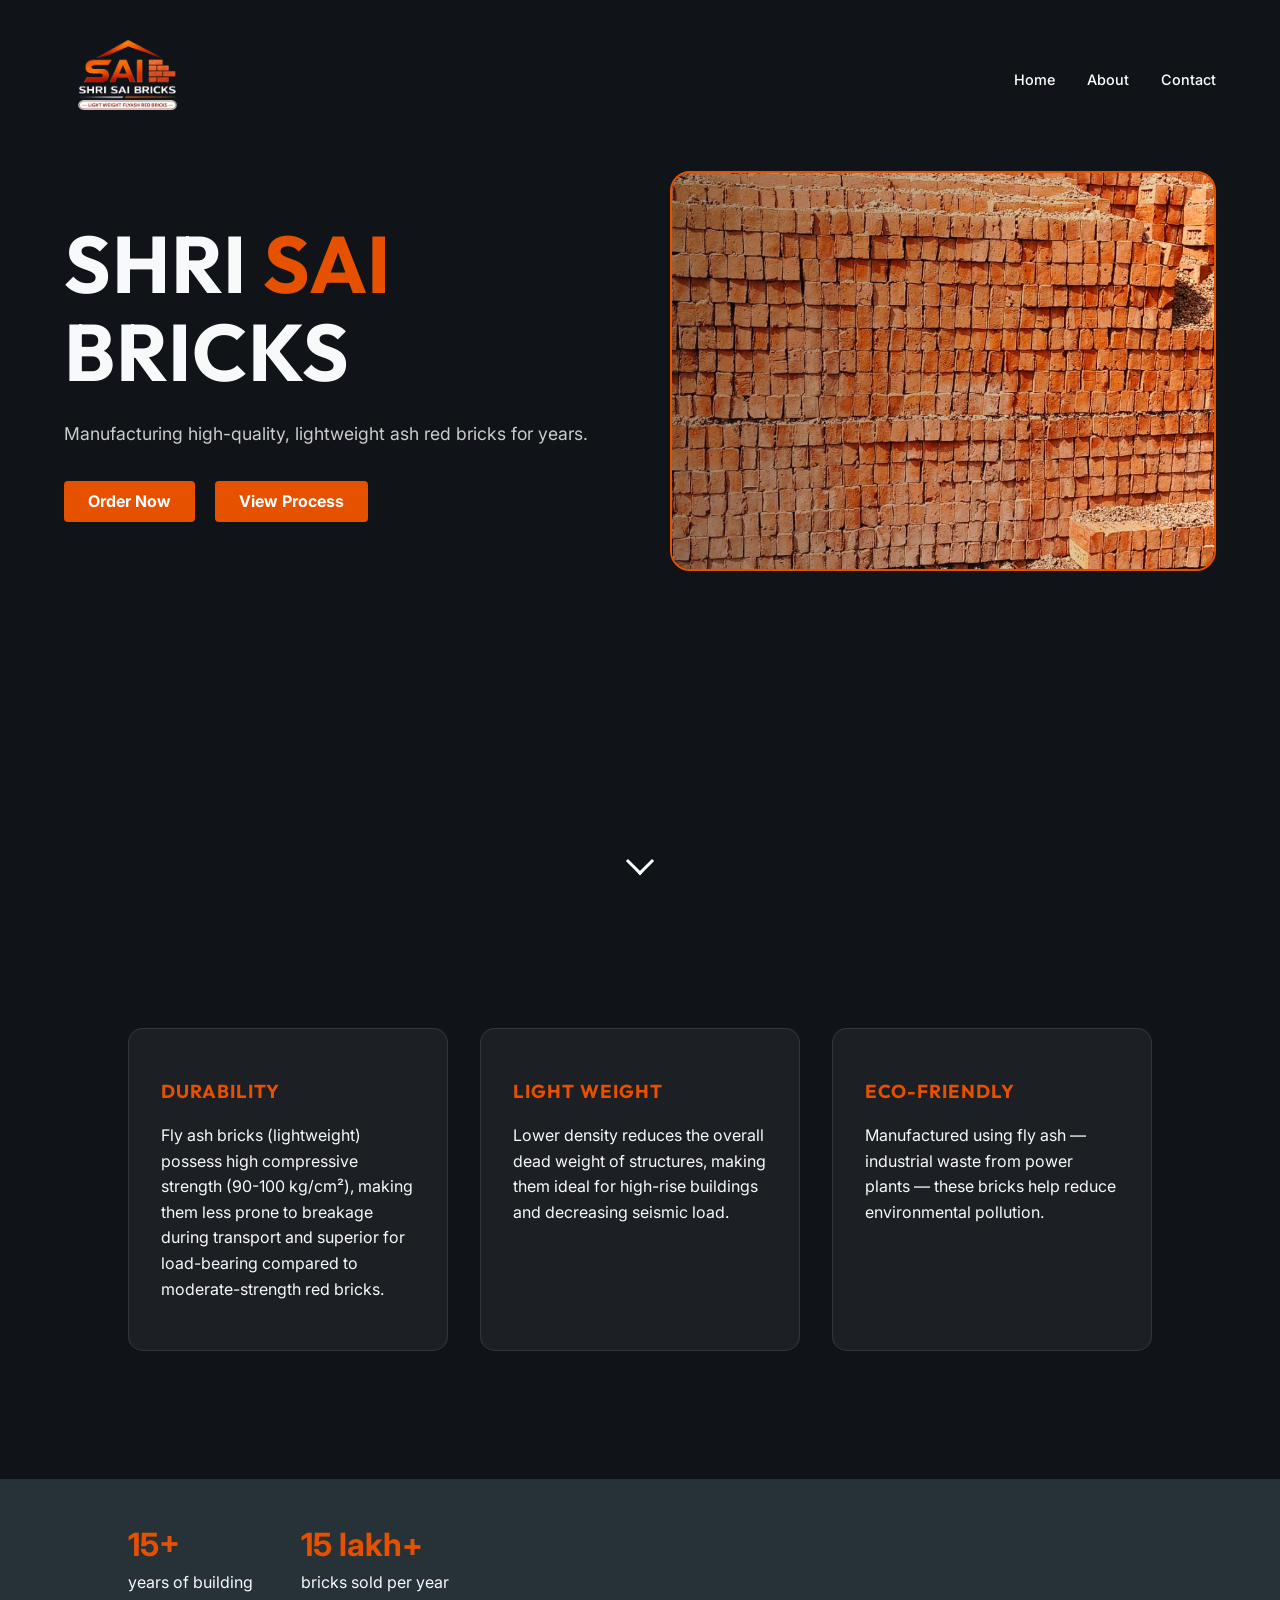
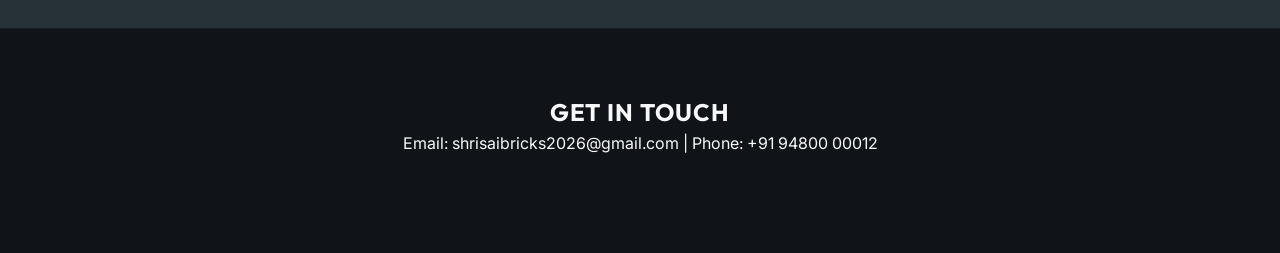
==== commit 43668cd7: "del order new logo" ====
--- a/index.html
+++ b/index.html
@@ -23,7 +23,7 @@
             <li><a href="index.html">Home</a></li>
             <li><a href="about.html">About</a></li>
             <li><a href="contact.html">Contact</a></li>
-            <li><a href="order.html">Order</a></li>
+            
         </ul>
     </nav>
 
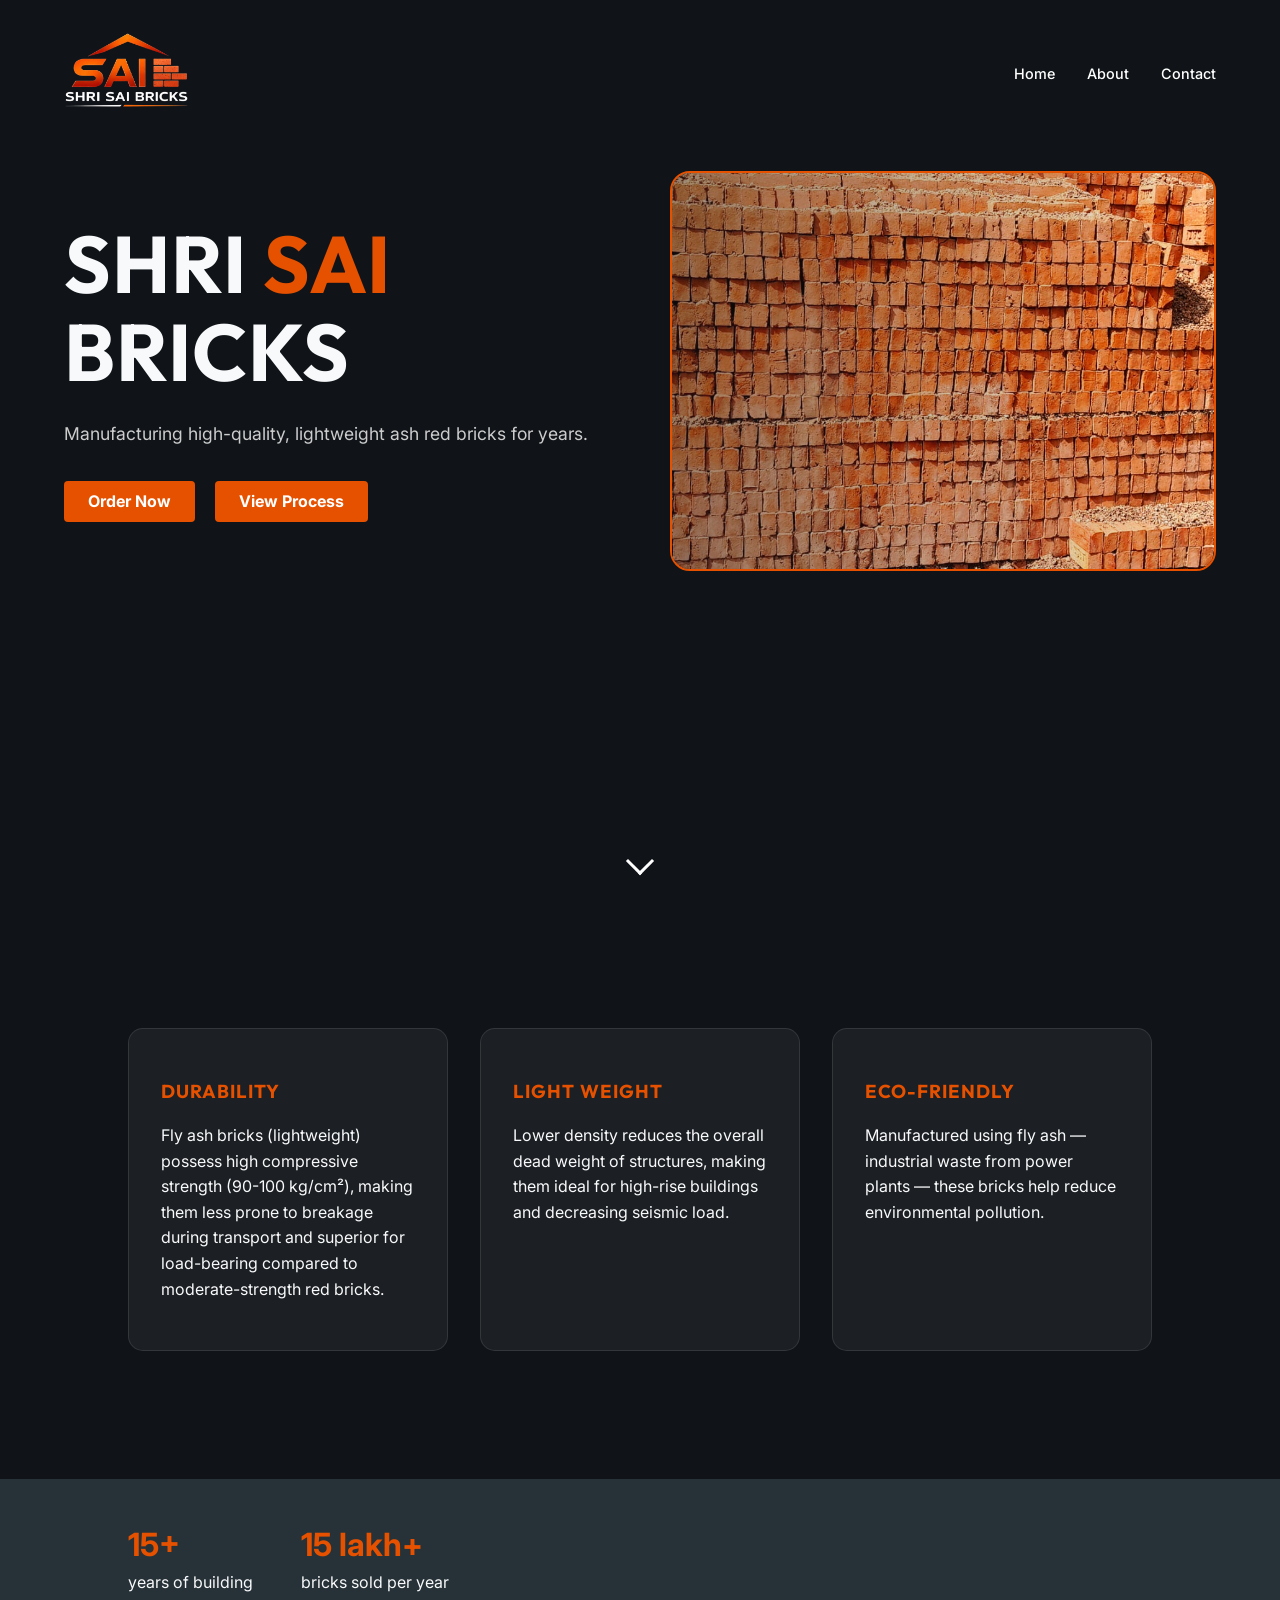
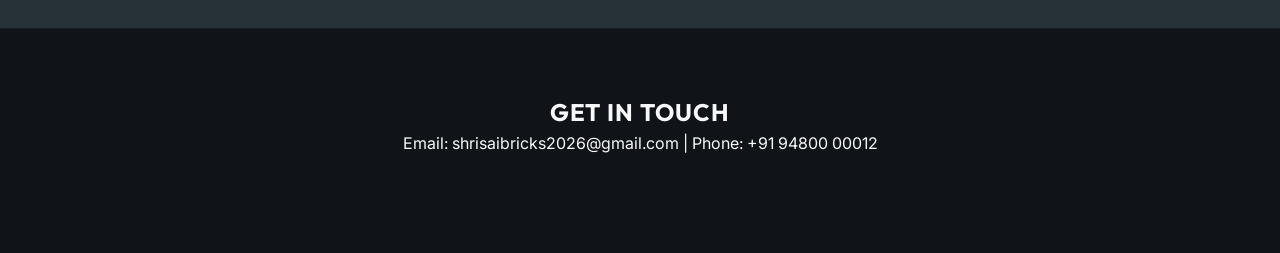
==== commit dfd6cbdc: "fix issues, add photos" ====
--- a/index.html
+++ b/index.html
@@ -33,7 +33,7 @@
                 <h1>Shri <span>Sai</span><br>Bricks</h1>
                 <p>Manufacturing high-quality, lightweight ash red bricks for years.</p>
                 <div class="cta-buttons">
-                    <a href="order.html" class="cta-button">Order Now</a>
+                    <a href="contact.html" class="cta-button">Order Now</a>
                     <a href="about.html" class="cta-button">View Process</a>
                 </div>
             </div>
